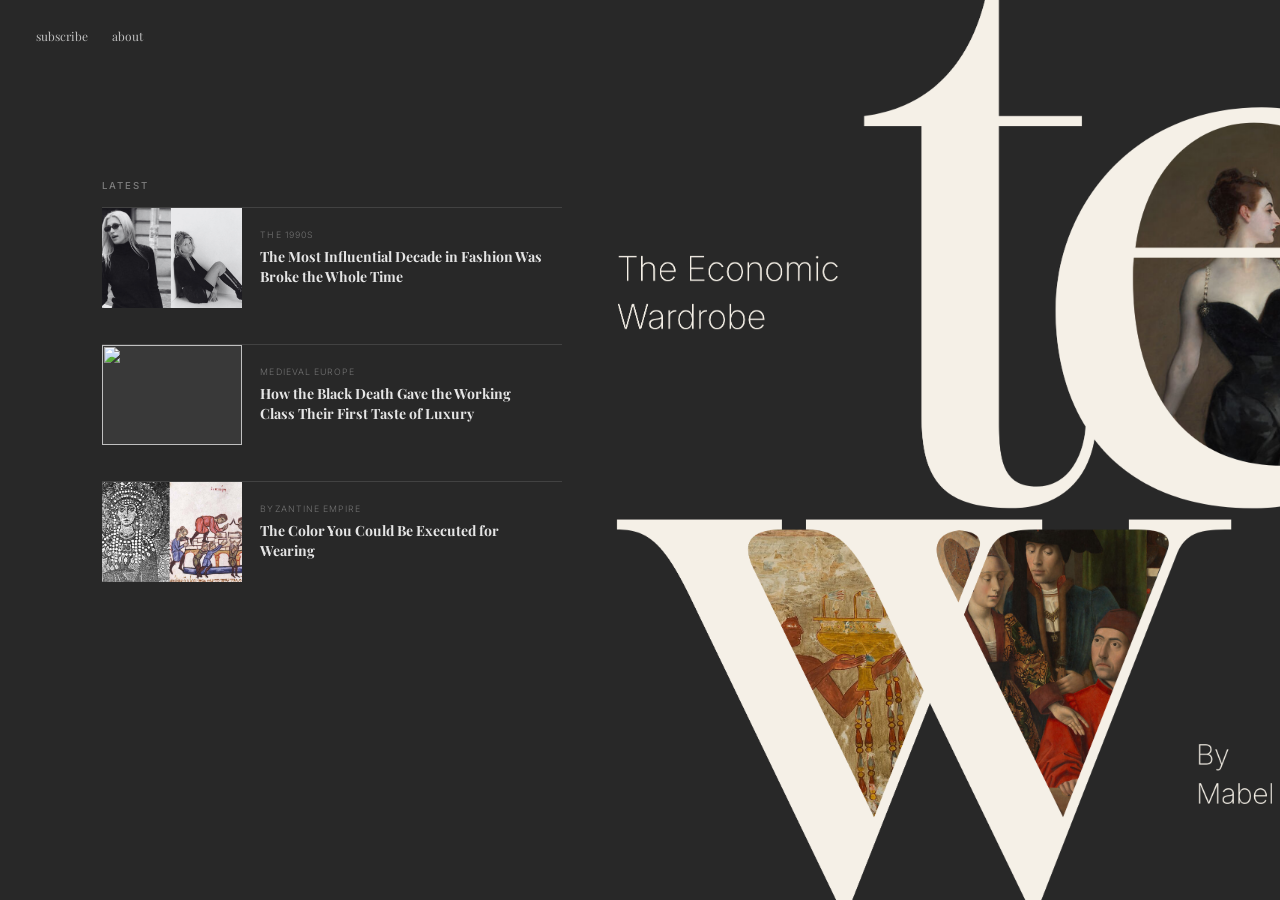
==== index.html @ cd58cd93 "first commit" ====
<!DOCTYPE html>
<html lang="en">
<head>
  <meta charset="UTF-8" />
  <meta name="viewport" content="width=device-width, initial-scale=1.0" />
  <title>The Economic Wardrobe</title>
  <link href="https://fonts.googleapis.com/css2?family=Inter:wght@300;400;500;700&family=Playfair+Display:wght@400;700;900&display=swap" rel="stylesheet" />
  <style>
    *, *::before, *::after { box-sizing: border-box; margin: 0; padding: 0; }

    html, body {
      width: 100%; height: 100%;
      overflow: hidden;
      background: #1a1816;
    }

    /* ── BACKGROUND IMAGE ── */
    .home-bg {
      position: fixed;
      inset: 0;
      width: 100%; height: 100%;
      object-fit: cover;
      display: block;
      z-index: 0;
    }

    /* ══════════════════════════════
       TOP LEFT NAV
    ══════════════════════════════ */
    .top-left-nav {
      position: fixed;
      top: 28px;
      left: 36px;
      display: flex;
      gap: 24px;
      z-index: 20;
    }

    .nav-btn {
      font-family: 'Playfair Display', serif;
      font-size: 0.75rem;
      font-weight: 400;
      color: rgba(255,255,255,0.7);
      text-decoration: none;
      transition: color 0.2s;
    }

    .nav-btn:hover { color: #fff; }

    /* ══════════════════════════════
       LEFT PANEL — article cards
    ══════════════════════════════ */
    .left-panel {
      position: fixed;
      top: 20%;
      bottom: 75px;
      left: 8%;
      width: 460px;
      z-index: 10;
      display: flex;
      flex-direction: column;
      overflow-y: auto;
    }

    .left-panel::-webkit-scrollbar { display: none; }

    .latest-label {
      font-family: 'Inter', sans-serif;
      font-size: 0.6rem;
      font-weight: 500;
      letter-spacing: 0.2em;
      text-transform: uppercase;
      color: rgba(255,255,255,0.4);
      margin-bottom: 16px;
    }

    .article-card {
      display: flex;
      flex-direction: row;
      align-items: stretch;
      text-decoration: none;
      border-top: 1px solid rgba(255,255,255,0.12);
      margin-bottom: 36px;
      transition: opacity 0.2s;
    }


    .article-card:hover { opacity: 0.75; }

    .card-thumb,
    .card-thumb-placeholder {
      width: 140px;
      min-width: 140px;
      height: 100px;
      object-fit: cover;
      display: block;
      background: rgba(255,255,255,0.08);
      flex-shrink: 0;
    }

    .card-text {
      display: flex;
      flex-direction: column;
      justify-content: center;
      gap: 7px;
      padding: 14px 18px;
    }

    .card-era {
      font-family: 'Inter', sans-serif;
      font-size: 0.55rem;
      font-weight: 300;
      letter-spacing: 0.12em;
      text-transform: uppercase;
      color: rgba(255,255,255,0.35);
    }

    .card-title {
      font-family: 'Playfair Display', serif;
      font-size: 0.88rem;
      font-weight: 700;
      line-height: 1.4;
      color: rgba(255,255,255,0.88);
    }
  </style>
</head>
<body>

  <img class="home-bg" src="web_cover.png" alt="The Economic Wardrobe" />

  <!-- ── Top left nav ── -->
  <div class="top-left-nav">
    <a class="nav-btn" href="#" id="homeSubscribeBtn">subscribe</a>
    <a class="nav-btn" href="about.html">about</a>
  </div>

  <!-- ── Left panel: article cards ── -->
  <div class="left-panel">

    <span class="latest-label">Latest</span>

    <a class="article-card" href="article-90s.html">
      <img class="card-thumb" src="1990s_cover.png" alt="" />
      <div class="card-text">
        <span class="card-era">The 1990s</span>
        <span class="card-title">The Most Influential Decade in Fashion Was Broke the Whole Time</span>
      </div>
    </a>

    <a class="article-card" href="article-blackdeath.html">
      <img class="card-thumb" src="med_cover.png" alt="" />
      <div class="card-text">
        <span class="card-era">Medieval Europe</span>
        <span class="card-title">How the Black Death Gave the Working Class Their First Taste of Luxury</span>
      </div>
    </a>

    <a class="article-card" href="article-byzantine.html">
      <img class="card-thumb" src="byz_final.png" alt="" />
      <div class="card-text">
        <span class="card-era">Byzantine Empire</span>
        <span class="card-title">The Color You Could Be Executed for Wearing</span>
      </div>
    </a>

  </div>

  <script src="js/subscribe.js"></script>
</body>
</html>
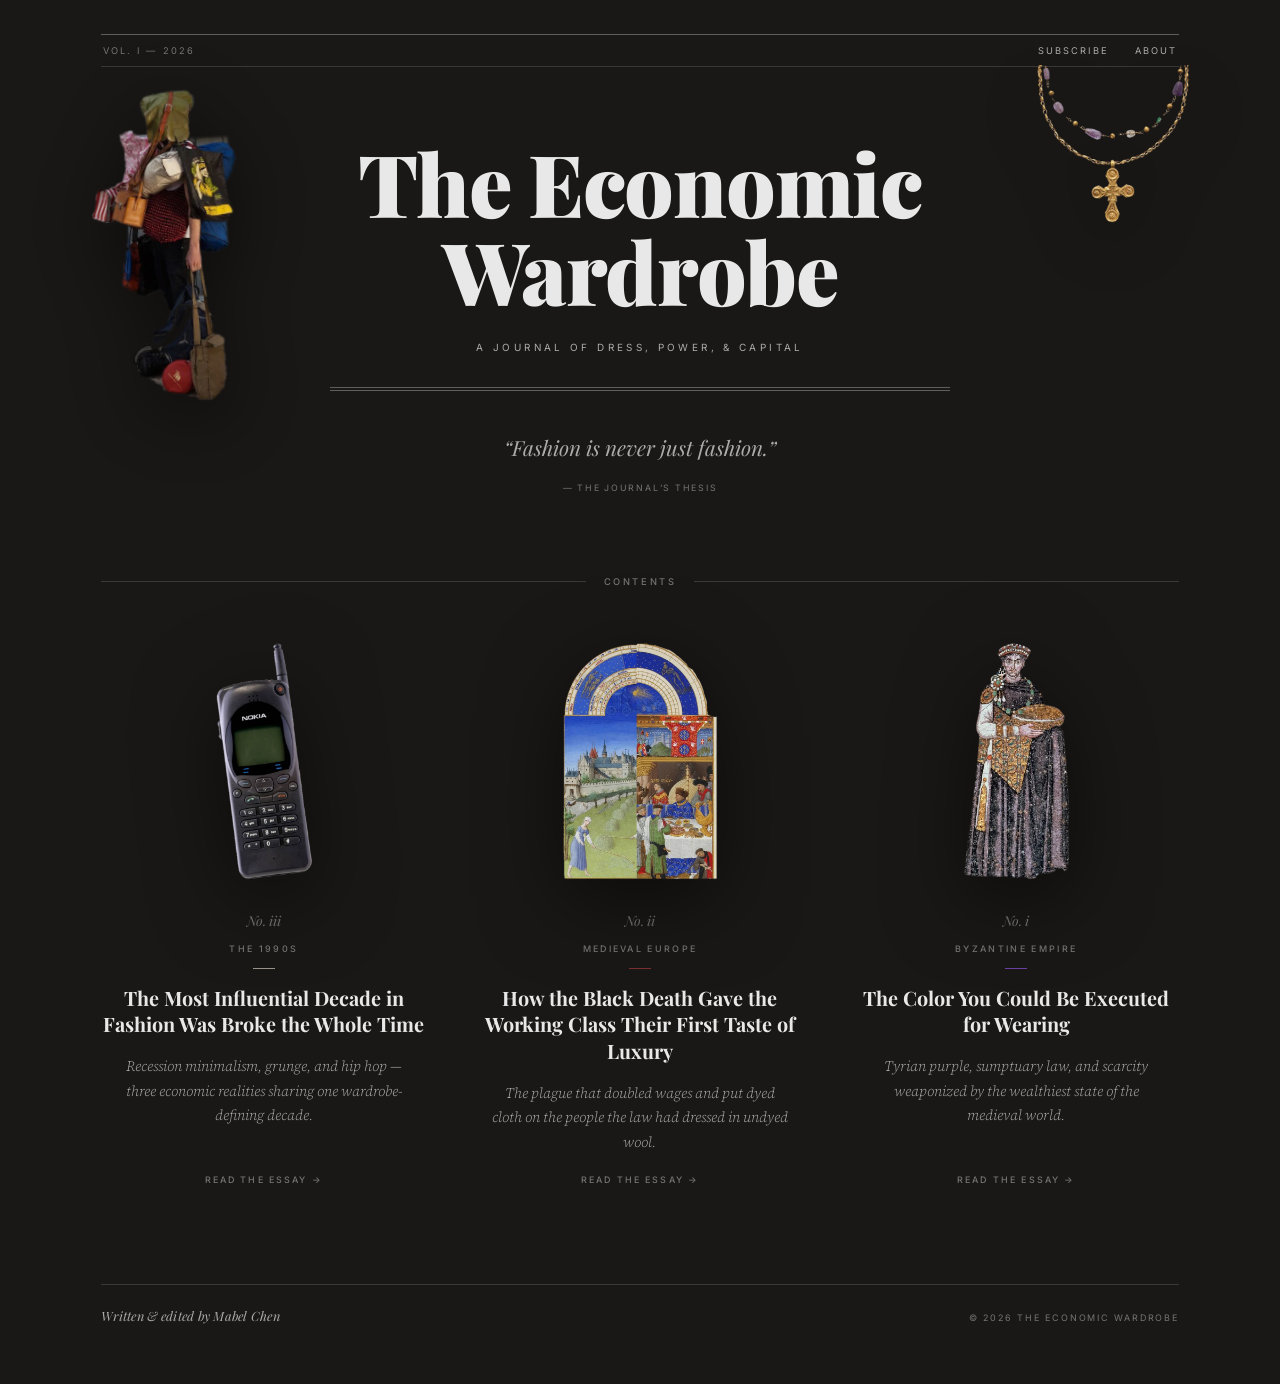
==== commit 6739aa19: "Add files via upload" ====
--- a/index.html
+++ b/index.html
@@ -3,165 +3,350 @@
 <head>
   <meta charset="UTF-8" />
   <meta name="viewport" content="width=device-width, initial-scale=1.0" />
-  <title>The Economic Wardrobe</title>
-  <link href="https://fonts.googleapis.com/css2?family=Inter:wght@300;400;500;700&family=Playfair+Display:wght@400;700;900&display=swap" rel="stylesheet" />
+  <title>The Economic Wardrobe — A Journal of Dress, Power, and Capital</title>
+  <meta name="description" content="An independent fashion-economics journal examining how economic systems have shaped fashion history. Clothing is an economic document." />
+  <meta property="og:type" content="website" />
+  <meta property="og:title" content="The Economic Wardrobe" />
+  <meta property="og:description" content="A Journal of Dress, Power, and Capital." />
+  <meta property="og:url" content="https://theeconomicwardrobe.netlify.app/" />
+  <link rel="preconnect" href="https://fonts.googleapis.com" />
+  <link rel="preconnect" href="https://fonts.gstatic.com" crossorigin />
+  <link href="https://fonts.googleapis.com/css2?family=Playfair+Display:ital,wght@0,400;0,500;0,700;0,900;1,400;1,500&family=Inter:wght@300;400;500&family=Source+Serif+4:ital,opsz,wght@0,8..60,300;0,8..60,400;1,8..60,300;1,8..60,400&display=swap" rel="stylesheet" />
   <style>
     *, *::before, *::after { box-sizing: border-box; margin: 0; padding: 0; }
 
-    html, body {
-      width: 100%; height: 100%;
-      overflow: hidden;
-      background: #1a1816;
-    }
-
-    /* ── BACKGROUND IMAGE ── */
-    .home-bg {
-      position: fixed;
-      inset: 0;
-      width: 100%; height: 100%;
-      object-fit: cover;
-      display: block;
-      z-index: 0;
-    }
-
-    /* ══════════════════════════════
-       TOP LEFT NAV
-    ══════════════════════════════ */
-    .top-left-nav {
-      position: fixed;
-      top: 28px;
-      left: 36px;
-      display: flex;
-      gap: 24px;
-      z-index: 20;
-    }
-
-    .nav-btn {
-      font-family: 'Playfair Display', serif;
-      font-size: 0.75rem;
+    :root {
+      --bg: #1a1816;
+      --ink: rgba(255,255,255,0.9);
+      --ink-soft: rgba(255,255,255,0.64);
+      --ink-faint: rgba(255,255,255,0.4);
+      --rule: rgba(255,255,255,0.14);
+      --rule-strong: rgba(255,255,255,0.3);
+      --cream: #f0ebe0;
+      --byz: #6b3fa0;
+      --nineties: #9c948a;
+      --med: #7a2f2f;
+    }
+
+    html { background: var(--bg); }
+    body {
+      background: var(--bg);
+      color: var(--ink);
+      font-family: 'Source Serif 4', Georgia, serif;
+      -webkit-font-smoothing: antialiased;
+      min-height: 100vh;
+      overflow-x: hidden;
+    }
+    ::selection { background: rgba(107,63,160,0.35); }
+
+    .page {
+      max-width: 1180px;
+      margin: 0 auto;
+      padding: 34px clamp(20px, 4vw, 56px) 60px;
+      position: relative;
+    }
+
+    /* ── TOP RULE LINE ── */
+    .journal-line {
+      display: flex;
+      justify-content: space-between;
+      align-items: baseline;
+      border-top: 1px solid var(--rule-strong);
+      border-bottom: 1px solid var(--rule);
+      padding: 10px 2px;
+      font-family: 'Inter', sans-serif;
+      font-size: 0.58rem;
       font-weight: 400;
-      color: rgba(255,255,255,0.7);
+      letter-spacing: 0.22em;
+      text-transform: uppercase;
+      color: var(--ink-faint);
+    }
+    .journal-line nav { display: flex; gap: 26px; }
+    .journal-line a {
+      color: var(--ink-soft);
       text-decoration: none;
       transition: color 0.2s;
     }
-
-    .nav-btn:hover { color: #fff; }
-
-    /* ══════════════════════════════
-       LEFT PANEL — article cards
-    ══════════════════════════════ */
-    .left-panel {
-      position: fixed;
-      top: 20%;
-      bottom: 75px;
-      left: 8%;
-      width: 460px;
-      z-index: 10;
+    .journal-line a:hover { color: var(--ink); }
+
+    /* ── MASTHEAD ── */
+    .masthead {
+      text-align: center;
+      padding: clamp(48px, 8vh, 90px) 0 0;
+      position: relative;
+    }
+    .masthead h1 {
+      font-family: 'Playfair Display', serif;
+      font-weight: 900;
+      font-size: clamp(2.6rem, 7.2vw, 5.4rem);
+      line-height: 1.02;
+      letter-spacing: -0.015em;
+    }
+    .masthead h1 .amp {
+      font-style: italic;
+      font-weight: 500;
+    }
+    .tagline {
+      font-family: 'Inter', sans-serif;
+      font-size: 0.62rem;
+      font-weight: 400;
+      letter-spacing: 0.34em;
+      text-transform: uppercase;
+      color: var(--ink-soft);
+      margin-top: 26px;
+    }
+
+    .double-rule {
+      margin: 34px auto 0;
+      max-width: 620px;
+      border-top: 1px solid var(--rule-strong);
+      border-bottom: 1px solid var(--rule-strong);
+      height: 4px;
+    }
+
+    .epigraph {
+      font-family: 'Playfair Display', serif;
+      font-style: italic;
+      font-weight: 400;
+      font-size: clamp(1.05rem, 1.8vw, 1.3rem);
+      color: var(--ink-soft);
+      text-align: center;
+      max-width: 520px;
+      margin: 40px auto 0;
+      line-height: 1.6;
+    }
+    .epigraph::after {
+      content: "— the journal’s thesis";
+      display: block;
+      font-family: 'Inter', sans-serif;
+      font-style: normal;
+      font-size: 0.55rem;
+      letter-spacing: 0.2em;
+      text-transform: uppercase;
+      color: var(--ink-faint);
+      margin-top: 16px;
+    }
+
+    /* marginalia artifacts around the masthead */
+    .marginalia {
+      position: absolute;
+      filter: drop-shadow(0 18px 36px rgba(0,0,0,0.55));
+      pointer-events: none;
+      opacity: 0.95;
+    }
+    .mg-necklace { width: clamp(90px, 12vw, 170px); top: -2px; right: -1%; }
+    .mg-crown    { width: clamp(100px, 12vw, 180px); top: 20px; left: -1%; transform: rotate(-3deg); }
+
+    /* ── CONTENTS ── */
+    .contents-label {
+      display: flex;
+      align-items: center;
+      gap: 18px;
+      margin: clamp(56px, 9vh, 96px) 0 0;
+      font-family: 'Inter', sans-serif;
+      font-size: 0.58rem;
+      font-weight: 500;
+      letter-spacing: 0.28em;
+      text-transform: uppercase;
+      color: var(--ink-faint);
+    }
+    .contents-label::before,
+    .contents-label::after {
+      content: "";
+      flex: 1;
+      height: 1px;
+      background: var(--rule);
+    }
+
+    .toc {
+      display: grid;
+      grid-template-columns: repeat(3, 1fr);
+      gap: clamp(28px, 4vw, 56px);
+      margin-top: 54px;
+    }
+
+    .entry {
+      text-decoration: none;
+      color: var(--ink);
       display: flex;
       flex-direction: column;
-      overflow-y: auto;
-    }
-
-    .left-panel::-webkit-scrollbar { display: none; }
-
-    .latest-label {
-      font-family: 'Inter', sans-serif;
-      font-size: 0.6rem;
+      text-align: center;
+      transition: transform 0.35s ease;
+    }
+    .entry:hover { transform: translateY(-4px); }
+
+    .entry-art {
+      height: 240px;
+      display: flex;
+      align-items: flex-end;
+      justify-content: center;
+      margin-bottom: 30px;
+    }
+    .entry-art img {
+      max-height: 100%;
+      max-width: 82%;
+      filter: drop-shadow(0 20px 40px rgba(0,0,0,0.55));
+      transition: transform 0.35s ease;
+    }
+    .entry:hover .entry-art img { transform: rotate(-1.5deg) scale(1.02); }
+
+    .entry-no {
+      font-family: 'Playfair Display', serif;
+      font-style: italic;
+      font-size: 0.85rem;
+      color: var(--ink-faint);
+      margin-bottom: 14px;
+    }
+
+    .entry-era {
+      font-family: 'Inter', sans-serif;
+      font-size: 0.56rem;
       font-weight: 500;
+      letter-spacing: 0.26em;
+      text-transform: uppercase;
+      color: var(--ink-faint);
+      margin-bottom: 16px;
+    }
+    .entry-era::after {
+      content: "";
+      display: block;
+      width: 22px;
+      height: 1px;
+      margin: 14px auto 0;
+      background: var(--accent, var(--rule-strong));
+    }
+    .entry--byz { --accent: var(--byz); }
+    .entry--90s { --accent: var(--nineties); }
+    .entry--med { --accent: var(--med); }
+
+    .entry-title {
+      font-family: 'Playfair Display', serif;
+      font-weight: 700;
+      font-size: clamp(1.05rem, 1.55vw, 1.3rem);
+      line-height: 1.35;
+      margin-bottom: 16px;
+    }
+
+    .entry-dek {
+      font-family: 'Source Serif 4', serif;
+      font-style: italic;
+      font-weight: 300;
+      font-size: 0.9rem;
+      line-height: 1.7;
+      color: var(--ink-soft);
+      max-width: 300px;
+      margin: 0 auto 20px;
+    }
+
+    .entry-read {
+      font-family: 'Inter', sans-serif;
+      font-size: 0.56rem;
+      font-weight: 500;
+      letter-spacing: 0.24em;
+      text-transform: uppercase;
+      color: var(--ink-faint);
+      margin-top: auto;
+      transition: color 0.2s;
+    }
+    .entry:hover .entry-read { color: var(--ink); }
+
+    /* ── COLOPHON ── */
+    .colophon {
+      margin-top: clamp(70px, 11vh, 120px);
+      border-top: 1px solid var(--rule);
+      padding-top: 22px;
+      display: flex;
+      justify-content: space-between;
+      align-items: baseline;
+      font-family: 'Inter', sans-serif;
+      font-size: 0.56rem;
       letter-spacing: 0.2em;
       text-transform: uppercase;
-      color: rgba(255,255,255,0.4);
-      margin-bottom: 16px;
-    }
-
-    .article-card {
-      display: flex;
-      flex-direction: row;
-      align-items: stretch;
-      text-decoration: none;
-      border-top: 1px solid rgba(255,255,255,0.12);
-      margin-bottom: 36px;
-      transition: opacity 0.2s;
-    }
-
-
-    .article-card:hover { opacity: 0.75; }
-
-    .card-thumb,
-    .card-thumb-placeholder {
-      width: 140px;
-      min-width: 140px;
-      height: 100px;
-      object-fit: cover;
-      display: block;
-      background: rgba(255,255,255,0.08);
-      flex-shrink: 0;
-    }
-
-    .card-text {
-      display: flex;
-      flex-direction: column;
-      justify-content: center;
-      gap: 7px;
-      padding: 14px 18px;
-    }
-
-    .card-era {
-      font-family: 'Inter', sans-serif;
-      font-size: 0.55rem;
-      font-weight: 300;
-      letter-spacing: 0.12em;
-      text-transform: uppercase;
-      color: rgba(255,255,255,0.35);
-    }
-
-    .card-title {
-      font-family: 'Playfair Display', serif;
-      font-size: 0.88rem;
-      font-weight: 700;
-      line-height: 1.4;
-      color: rgba(255,255,255,0.88);
+      color: var(--ink-faint);
+      gap: 16px;
+      flex-wrap: wrap;
+    }
+    .colophon em {
+      font-family: 'Playfair Display', serif;
+      font-style: italic;
+      text-transform: none;
+      letter-spacing: 0.02em;
+      font-size: 0.8rem;
+      color: var(--ink-soft);
+    }
+
+    a:focus-visible { outline: 1px solid var(--ink-soft); outline-offset: 4px; }
+
+    /* ── RESPONSIVE ── */
+    @media (max-width: 860px) {
+      .toc { grid-template-columns: 1fr; gap: 60px; }
+      .entry-art { height: 200px; }
+      .mg-necklace { width: 84px; right: -3%; }
+      .mg-crown { display: none; }
+    }
+    @media (prefers-reduced-motion: reduce) {
+      * { transition: none !important; }
     }
   </style>
 </head>
 <body>
 
-  <img class="home-bg" src="web_cover.png" alt="The Economic Wardrobe" />
-
-  <!-- ── Top left nav ── -->
-  <div class="top-left-nav">
-    <a class="nav-btn" href="#" id="homeSubscribeBtn">subscribe</a>
-    <a class="nav-btn" href="about.html">about</a>
-  </div>
-
-  <!-- ── Left panel: article cards ── -->
-  <div class="left-panel">
-
-    <span class="latest-label">Latest</span>
-
-    <a class="article-card" href="article-90s.html">
-      <img class="card-thumb" src="1990s_cover.png" alt="" />
-      <div class="card-text">
-        <span class="card-era">The 1990s</span>
-        <span class="card-title">The Most Influential Decade in Fashion Was Broke the Whole Time</span>
-      </div>
-    </a>
-
-    <a class="article-card" href="article-blackdeath.html">
-      <img class="card-thumb" src="med_cover.png" alt="" />
-      <div class="card-text">
-        <span class="card-era">Medieval Europe</span>
-        <span class="card-title">How the Black Death Gave the Working Class Their First Taste of Luxury</span>
-      </div>
-    </a>
-
-    <a class="article-card" href="article-byzantine.html">
-      <img class="card-thumb" src="byz_final.png" alt="" />
-      <div class="card-text">
-        <span class="card-era">Byzantine Empire</span>
-        <span class="card-title">The Color You Could Be Executed for Wearing</span>
-      </div>
-    </a>
+  <div class="page">
+
+    <div class="journal-line">
+      <span>Vol. I &mdash; 2026</span>
+      <nav>
+        <a href="#" id="homeSubscribeBtn">Subscribe</a>
+        <a href="about.html">About</a>
+      </nav>
+    </div>
+
+    <header class="masthead">
+      <img class="marginalia mg-necklace" src="assets/byz/necklace.webp" alt="" aria-hidden="true" />
+      <img class="marginalia mg-crown" src="assets/misc/bags.webp" alt="" aria-hidden="true" />
+      <h1>The Economic<br />Wardrobe</h1>
+      <p class="tagline">A Journal of Dress, Power, <span class="amp">&amp;</span> Capital</p>
+      <div class="double-rule"></div>
+      <p class="epigraph">&ldquo;Fashion is never just fashion.&rdquo;</p>
+    </header>
+
+    <div class="contents-label">Contents</div>
+
+    <div class="toc">
+
+      <a class="entry entry--90s" href="article-90s.html">
+        <div class="entry-art"><img src="assets/90s/nokia.webp" alt="" /></div>
+        <span class="entry-no">No. iii</span>
+        <span class="entry-era">The 1990s</span>
+        <span class="entry-title">The Most Influential Decade in Fashion Was Broke the Whole Time</span>
+        <span class="entry-dek">Recession minimalism, grunge, and hip hop &mdash; three economic realities sharing one wardrobe-defining decade.</span>
+        <span class="entry-read">Read the essay &rarr;</span>
+      </a>
+
+      <a class="entry entry--med" href="article-blackdeath.html">
+        <div class="entry-art"><img src="assets/med/p1_1.webp" alt="" /></div>
+        <span class="entry-no">No. ii</span>
+        <span class="entry-era">Medieval Europe</span>
+        <span class="entry-title">How the Black Death Gave the Working Class Their First Taste of Luxury</span>
+        <span class="entry-dek">The plague that doubled wages and put dyed cloth on the people the law had dressed in undyed wool.</span>
+        <span class="entry-read">Read the essay &rarr;</span>
+      </a>
+
+      <a class="entry entry--byz" href="article-byzantine.html">
+        <div class="entry-art"><img src="assets/byz/mosaic_figure.webp" alt="" /></div>
+        <span class="entry-no">No. i</span>
+        <span class="entry-era">Byzantine Empire</span>
+        <span class="entry-title">The Color You Could Be Executed for Wearing</span>
+        <span class="entry-dek">Tyrian purple, sumptuary law, and scarcity weaponized by the wealthiest state of the medieval world.</span>
+        <span class="entry-read">Read the essay &rarr;</span>
+      </a>
+
+    </div>
+
+    <footer class="colophon">
+      <span><em>Written &amp; edited by Mabel Chen</em></span>
+      <span>&copy; 2026 The Economic Wardrobe</span>
+    </footer>
 
   </div>
 
